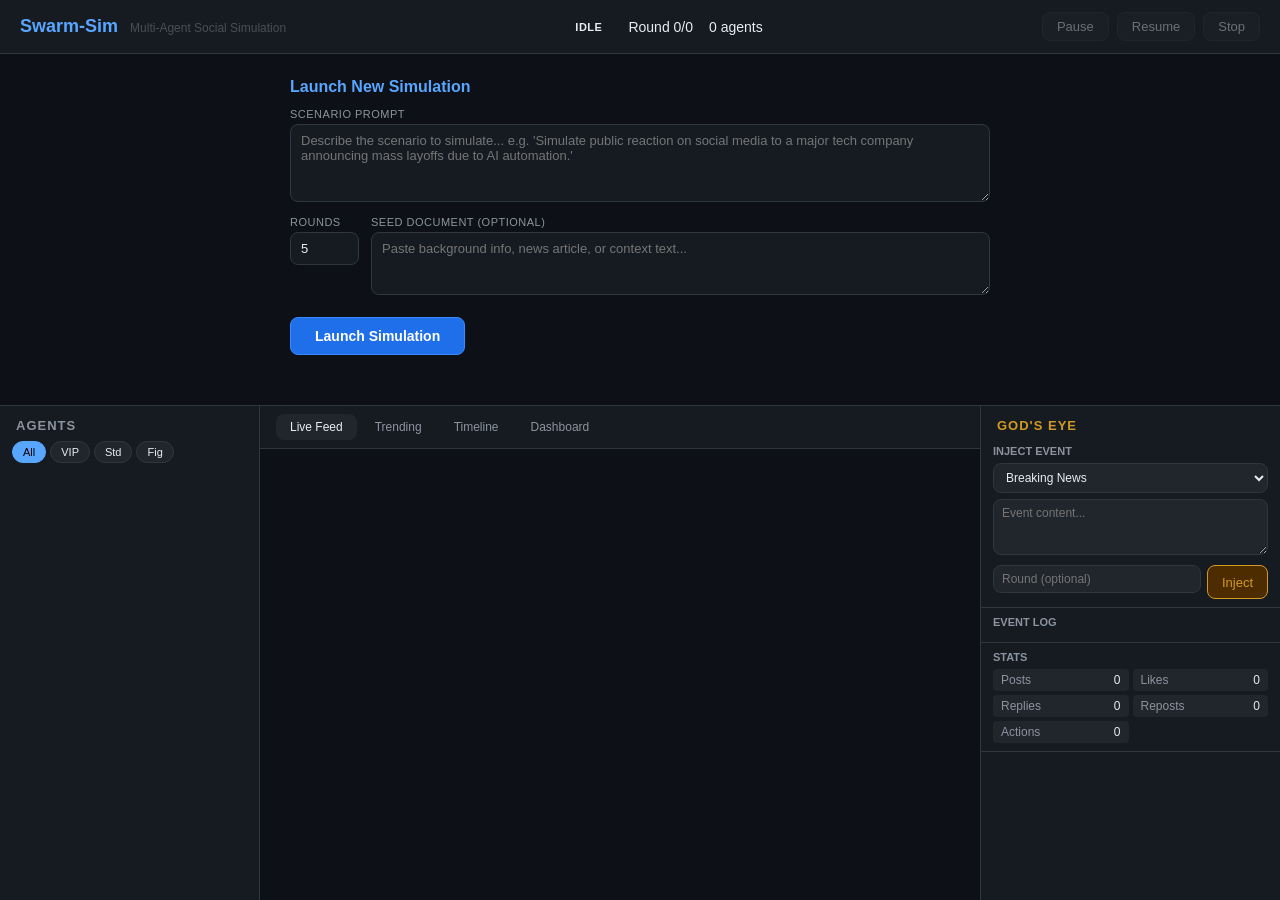
==== web/index.html @ 06db99e2 "UI overhaul: scenario banner, dashboard, agent details, synthesis, launcher - Show scenario prompt i" ====
<!DOCTYPE html>
<html lang="en">
<head>
  <meta charset="UTF-8">
  <meta name="viewport" content="width=device-width, initial-scale=1.0">
  <title>Swarm-Sim</title>
  <link rel="stylesheet" href="style.css">
</head>
<body>
  <!-- Header -->
  <header id="header">
    <div class="header-left">
      <h1>Swarm-Sim</h1>
      <span class="subtitle">Multi-Agent Social Simulation</span>
    </div>
    <div class="header-center">
      <span id="status-badge" class="badge">IDLE</span>
      <span id="round-info">Round 0/0</span>
      <span id="agent-count">0 agents</span>
    </div>
    <div class="header-right">
      <button id="btn-pause" onclick="pauseSim()" disabled>Pause</button>
      <button id="btn-resume" onclick="resumeSim()" disabled>Resume</button>
      <button id="btn-stop" onclick="stopSim()" disabled>Stop</button>
    </div>
  </header>

  <!-- Scenario banner -->
  <div id="scenario-banner" class="scenario-banner hidden">
    <span class="scenario-label">SCENARIO</span>
    <span id="scenario-text"></span>
  </div>

  <!-- Synthesis panel -->
  <div id="synthesis-panel" class="synthesis-panel hidden">
    <div class="synthesis-header" onclick="toggleSynthesis()">
      <span class="synthesis-label">LIVE ANALYSIS</span>
      <span class="synthesis-round" id="synthesis-round"></span>
      <span class="synthesis-toggle" id="synthesis-toggle">&#9660;</span>
    </div>
    <div class="synthesis-body" id="synthesis-body"></div>
  </div>

  <!-- Launch panel (shown when idle/finished) -->
  <div id="launch-panel" class="launch-panel">
    <div class="launch-inner">
      <h2>Launch New Simulation</h2>
      <div class="launch-field">
        <label for="launch-scenario">Scenario Prompt</label>
        <textarea id="launch-scenario" rows="4" placeholder="Describe the scenario to simulate... e.g. 'Simulate public reaction on social media to a major tech company announcing mass layoffs due to AI automation.'"></textarea>
      </div>
      <div class="launch-row">
        <div class="launch-field">
          <label for="launch-rounds">Rounds</label>
          <input type="number" id="launch-rounds" value="5" min="1" max="100">
        </div>
        <div class="launch-field" style="flex:1">
          <label for="launch-seed">Seed Document (optional)</label>
          <textarea id="launch-seed" rows="3" placeholder="Paste background info, news article, or context text..."></textarea>
        </div>
      </div>
      <button class="primary launch-btn" id="btn-launch" onclick="launchSim()">Launch Simulation</button>
      <div id="launch-status" class="launch-status"></div>
    </div>
  </div>

  <!-- Main layout -->
  <main id="app">
    <!-- Left: Agents panel -->
    <aside id="agents-panel">
      <h2>Agents</h2>
      <div id="agents-filter">
        <button class="filter-btn active" onclick="filterAgents('all')">All</button>
        <button class="filter-btn" onclick="filterAgents('tier1')">VIP</button>
        <button class="filter-btn" onclick="filterAgents('tier2')">Std</button>
        <button class="filter-btn" onclick="filterAgents('tier3')">Fig</button>
      </div>
      <div id="agents-list"></div>
    </aside>

    <!-- Center: Feed -->
    <section id="feed-panel">
      <div id="feed-tabs">
        <button class="tab-btn active" onclick="switchTab('feed')">Live Feed</button>
        <button class="tab-btn" onclick="switchTab('trending')">Trending</button>
        <button class="tab-btn" onclick="switchTab('timeline')">Timeline</button>
        <button class="tab-btn" onclick="switchTab('dashboard')">Dashboard</button>
      </div>
      <div id="feed-content">
        <div id="feed-list" class="tab-content active"></div>
        <div id="trending-list" class="tab-content"></div>
        <div id="timeline-list" class="tab-content"></div>
        <div id="dashboard-content" class="tab-content"></div>
      </div>
    </section>

    <!-- Right: God's Eye -->
    <aside id="god-eye-panel">
      <h2>God's Eye</h2>

      <div class="god-eye-section">
        <h3>Inject Event</h3>
        <select id="event-type">
          <option value="breaking_news">Breaking News</option>
          <option value="viral_content">Viral Content</option>
          <option value="system_announcement">Announcement</option>
          <option value="agent_mood">Agent Mood Shift</option>
        </select>
        <textarea id="event-content" placeholder="Event content..." rows="3"></textarea>
        <div class="inject-row">
          <input type="number" id="event-round" placeholder="Round (optional)" min="1">
          <button onclick="injectEvent()">Inject</button>
        </div>
      </div>

      <div class="god-eye-section">
        <h3>Event Log</h3>
        <div id="event-log"></div>
      </div>

      <div class="god-eye-section">
        <h3>Stats</h3>
        <div id="stats-panel">
          <div class="stat"><span class="stat-label">Posts</span><span id="stat-posts">0</span></div>
          <div class="stat"><span class="stat-label">Likes</span><span id="stat-likes">0</span></div>
          <div class="stat"><span class="stat-label">Replies</span><span id="stat-replies">0</span></div>
          <div class="stat"><span class="stat-label">Reposts</span><span id="stat-reposts">0</span></div>
          <div class="stat"><span class="stat-label">Actions</span><span id="stat-actions">0</span></div>
        </div>
      </div>
    </aside>
  </main>

  <!-- Agent detail modal -->
  <div id="agent-modal" class="modal" onclick="if(event.target===this)closeModal()">
    <div class="modal-content">
      <button class="modal-close" onclick="closeModal()">&times;</button>
      <div id="agent-detail"></div>
    </div>
  </div>

  <script src="components.js"></script>
  <script src="app.js"></script>
</body>
</html>
---- web/style.css ----
/* ================================================================
   Swarm-Sim — Dark Theme UI
   ================================================================ */

:root {
  --bg-primary: #0d1117;
  --bg-secondary: #161b22;
  --bg-tertiary: #21262d;
  --bg-hover: #30363d;
  --border: #30363d;
  --text-primary: #e6edf3;
  --text-secondary: #8b949e;
  --text-muted: #484f58;
  --accent-cyan: #58a6ff;
  --accent-green: #3fb950;
  --accent-red: #f85149;
  --accent-yellow: #d29922;
  --accent-purple: #bc8cff;
  --accent-orange: #f0883e;
  --tier1: #d29922;
  --tier2: #58a6ff;
  --tier3: #484f58;
  --radius: 8px;
  --font-mono: 'SF Mono', 'Cascadia Code', 'Fira Code', monospace;
}

* { margin: 0; padding: 0; box-sizing: border-box; }

body {
  font-family: -apple-system, BlinkMacSystemFont, 'Segoe UI', Helvetica, Arial, sans-serif;
  background: var(--bg-primary);
  color: var(--text-primary);
  height: 100vh;
  display: flex;
  flex-direction: column;
  overflow: hidden;
}

/* Header */
header {
  display: flex;
  align-items: center;
  justify-content: space-between;
  padding: 12px 20px;
  background: var(--bg-secondary);
  border-bottom: 1px solid var(--border);
  flex-shrink: 0;
}

.header-left { display: flex; align-items: baseline; gap: 12px; }
.header-left h1 { font-size: 18px; font-weight: 700; color: var(--accent-cyan); }
.header-left .subtitle { font-size: 12px; color: var(--text-muted); }
.header-center { display: flex; align-items: center; gap: 16px; font-size: 14px; }
.header-right { display: flex; gap: 8px; }

.badge {
  padding: 3px 10px;
  border-radius: 12px;
  font-size: 11px;
  font-weight: 600;
  text-transform: uppercase;
  letter-spacing: 0.5px;
}
.badge.idle { background: var(--bg-tertiary); color: var(--text-muted); }
.badge.preparing { background: #2d1b4e; color: var(--accent-purple); }
.badge.running { background: #0d419d; color: var(--accent-cyan); }
.badge.paused { background: #4d2d00; color: var(--accent-yellow); }
.badge.finished { background: #1a4021; color: var(--accent-green); }

button {
  padding: 6px 14px;
  border: 1px solid var(--border);
  border-radius: var(--radius);
  background: var(--bg-tertiary);
  color: var(--text-primary);
  font-size: 13px;
  cursor: pointer;
  transition: background 0.15s;
}
button:hover:not(:disabled) { background: var(--bg-hover); }
button:disabled { opacity: 0.4; cursor: not-allowed; }
button.primary { background: #1f6feb; border-color: #388bfd; color: #fff; }
button.primary:hover:not(:disabled) { background: #388bfd; }

/* Scenario banner */
.scenario-banner {
  padding: 8px 20px;
  background: rgba(88, 166, 255, 0.08);
  border-bottom: 1px solid rgba(88, 166, 255, 0.2);
  display: flex;
  align-items: center;
  gap: 12px;
  flex-shrink: 0;
}
.scenario-banner.hidden { display: none; }
.scenario-label {
  font-size: 10px;
  font-weight: 700;
  color: var(--accent-cyan);
  letter-spacing: 1px;
  text-transform: uppercase;
  white-space: nowrap;
}
#scenario-text {
  font-size: 13px;
  color: var(--text-secondary);
  line-height: 1.4;
}

/* Synthesis panel */
.synthesis-panel {
  background: rgba(210, 153, 34, 0.06);
  border-bottom: 1px solid rgba(210, 153, 34, 0.2);
  flex-shrink: 0;
}
.synthesis-panel.hidden { display: none; }
.synthesis-header {
  padding: 6px 20px;
  display: flex;
  align-items: center;
  gap: 12px;
  cursor: pointer;
}
.synthesis-header:hover { background: rgba(210, 153, 34, 0.1); }
.synthesis-label {
  font-size: 10px;
  font-weight: 700;
  color: var(--accent-yellow);
  letter-spacing: 1px;
}
.synthesis-round { font-size: 11px; color: var(--text-muted); }
.synthesis-toggle { font-size: 10px; color: var(--text-muted); margin-left: auto; }
.synthesis-body {
  padding: 0 20px 10px;
  font-size: 13px;
  color: var(--text-secondary);
  line-height: 1.6;
  white-space: pre-wrap;
}

/* Launch panel */
.launch-panel {
  display: flex;
  justify-content: center;
  padding: 24px 20px;
  background: var(--bg-primary);
  border-bottom: 1px solid var(--border);
  flex-shrink: 0;
}
.launch-inner {
  max-width: 700px;
  width: 100%;
}
.launch-inner h2 {
  font-size: 16px;
  color: var(--accent-cyan);
  margin-bottom: 12px;
}
.launch-field {
  margin-bottom: 10px;
}
.launch-field label {
  display: block;
  font-size: 11px;
  color: var(--text-secondary);
  text-transform: uppercase;
  letter-spacing: 0.5px;
  margin-bottom: 4px;
}
.launch-field textarea,
.launch-field input {
  width: 100%;
  padding: 8px 10px;
  background: var(--bg-secondary);
  border: 1px solid var(--border);
  border-radius: var(--radius);
  color: var(--text-primary);
  font-size: 13px;
  font-family: inherit;
  resize: vertical;
}
.launch-field textarea:focus,
.launch-field input:focus {
  outline: none;
  border-color: var(--accent-cyan);
}
.launch-row {
  display: flex;
  gap: 12px;
  align-items: flex-start;
}
.launch-btn {
  margin-top: 8px;
  padding: 10px 24px;
  font-size: 14px;
  font-weight: 600;
}
.launch-status {
  margin-top: 8px;
  font-size: 12px;
  min-height: 18px;
}
.launch-status.error { color: var(--accent-red); }
.launch-status.success { color: var(--accent-green); }
.launch-status.loading { color: var(--accent-yellow); }

/* Main layout */
main {
  display: grid;
  grid-template-columns: 260px 1fr 300px;
  flex: 1;
  overflow: hidden;
}

/* Agents panel */
#agents-panel {
  background: var(--bg-secondary);
  border-right: 1px solid var(--border);
  display: flex;
  flex-direction: column;
  overflow: hidden;
}

#agents-panel h2 {
  padding: 12px 16px 8px;
  font-size: 13px;
  text-transform: uppercase;
  letter-spacing: 1px;
  color: var(--text-secondary);
}

#agents-filter {
  padding: 0 12px 8px;
  display: flex;
  gap: 4px;
}

.filter-btn {
  padding: 4px 10px;
  font-size: 11px;
  border-radius: 12px;
}
.filter-btn.active { background: var(--accent-cyan); color: #000; border-color: var(--accent-cyan); }

#agents-list {
  flex: 1;
  overflow-y: auto;
  padding: 0 8px 8px;
}

.agent-card {
  padding: 8px 10px;
  margin-bottom: 4px;
  border-radius: var(--radius);
  cursor: pointer;
  transition: background 0.15s;
  display: flex;
  align-items: center;
  gap: 8px;
}
.agent-card:hover { background: var(--bg-hover); }

.agent-tier-dot {
  width: 8px;
  height: 8px;
  border-radius: 50%;
  flex-shrink: 0;
}
.agent-tier-dot.tier1 { background: var(--tier1); }
.agent-tier-dot.tier2 { background: var(--tier2); }
.agent-tier-dot.tier3 { background: var(--tier3); }

.agent-info { flex: 1; min-width: 0; }
.agent-username { font-size: 13px; font-weight: 600; white-space: nowrap; overflow: hidden; text-overflow: ellipsis; }
.agent-bio { font-size: 11px; color: var(--text-secondary); white-space: nowrap; overflow: hidden; text-overflow: ellipsis; }
.agent-stats { font-size: 10px; color: var(--text-muted); white-space: nowrap; }

/* Feed panel */
#feed-panel {
  display: flex;
  flex-direction: column;
  overflow: hidden;
}

#feed-tabs {
  padding: 8px 16px;
  display: flex;
  gap: 4px;
  border-bottom: 1px solid var(--border);
  background: var(--bg-secondary);
}

.tab-btn {
  padding: 6px 14px;
  font-size: 12px;
  border: none;
  border-radius: var(--radius);
  background: transparent;
  color: var(--text-secondary);
}
.tab-btn.active { background: var(--bg-tertiary); color: var(--text-primary); }

#feed-content { flex: 1; overflow: hidden; }

.tab-content {
  display: none;
  height: 100%;
  overflow-y: auto;
  padding: 12px 16px;
}
.tab-content.active { display: block; }

/* Post card */
.post-card {
  padding: 12px;
  margin-bottom: 8px;
  background: var(--bg-secondary);
  border: 1px solid var(--border);
  border-radius: var(--radius);
  animation: fadeIn 0.3s ease;
}
@keyframes fadeIn { from { opacity: 0; transform: translateY(-8px); } to { opacity: 1; transform: none; } }

.post-header {
  display: flex;
  align-items: center;
  gap: 8px;
  margin-bottom: 6px;
}
.post-author { font-weight: 600; font-size: 13px; }
.post-tier { font-size: 10px; padding: 1px 6px; border-radius: 8px; }
.post-tier.tier1 { background: rgba(210, 153, 34, 0.2); color: var(--tier1); }
.post-tier.tier2 { background: rgba(88, 166, 255, 0.2); color: var(--tier2); }
.post-tier.tier3 { background: rgba(72, 79, 88, 0.3); color: var(--tier3); }
.post-time { font-size: 11px; color: var(--text-muted); margin-left: auto; }

.post-content { font-size: 14px; line-height: 1.5; margin-bottom: 8px; }

.post-actions-bar {
  display: flex;
  gap: 16px;
  font-size: 12px;
  color: var(--text-secondary);
}
.post-action-item { display: flex; align-items: center; gap: 4px; }

/* Action type indicators in feed */
.action-badge {
  font-size: 10px;
  padding: 1px 6px;
  border-radius: 6px;
  font-weight: 600;
}
.action-badge.post { background: rgba(63, 185, 80, 0.2); color: var(--accent-green); }
.action-badge.reply { background: rgba(88, 166, 255, 0.2); color: var(--accent-cyan); }
.action-badge.like { background: rgba(248, 81, 73, 0.2); color: var(--accent-red); }
.action-badge.repost { background: rgba(188, 140, 255, 0.2); color: var(--accent-purple); }
.action-badge.follow { background: rgba(88, 166, 255, 0.15); color: var(--accent-cyan); }
.action-badge.pin { background: rgba(210, 153, 34, 0.2); color: var(--accent-yellow); }

/* Round separator in feed */
.round-separator {
  text-align: center;
  padding: 8px;
  font-size: 11px;
  color: var(--text-muted);
  border-top: 1px solid var(--border);
  margin: 8px 0;
}

/* Timeline */
.timeline-entry {
  padding: 8px 12px;
  border-left: 2px solid var(--border);
  margin-left: 12px;
  margin-bottom: 4px;
  font-size: 13px;
}
.timeline-entry .round-num { color: var(--accent-cyan); font-weight: 600; }
.timeline-entry .round-stats { color: var(--text-secondary); font-size: 12px; }

/* God's Eye panel */
#god-eye-panel {
  background: var(--bg-secondary);
  border-left: 1px solid var(--border);
  display: flex;
  flex-direction: column;
  overflow: hidden;
}

#god-eye-panel h2 {
  padding: 12px 16px 4px;
  font-size: 13px;
  text-transform: uppercase;
  letter-spacing: 1px;
  color: var(--accent-yellow);
}

.god-eye-section {
  padding: 8px 12px;
  border-bottom: 1px solid var(--border);
}
.god-eye-section h3 { font-size: 11px; color: var(--text-secondary); margin-bottom: 6px; text-transform: uppercase; }

#god-eye-panel select, #god-eye-panel textarea, #god-eye-panel input {
  width: 100%;
  padding: 6px 8px;
  margin-bottom: 6px;
  background: var(--bg-tertiary);
  border: 1px solid var(--border);
  border-radius: var(--radius);
  color: var(--text-primary);
  font-size: 12px;
  font-family: inherit;
}
#god-eye-panel textarea { resize: vertical; }

.inject-row { display: flex; gap: 6px; }
.inject-row input { flex: 1; }
.inject-row button { white-space: nowrap; background: #4d2d00; border-color: var(--accent-yellow); color: var(--accent-yellow); }

#event-log {
  max-height: 200px;
  overflow-y: auto;
  font-size: 12px;
}
.event-entry {
  padding: 4px 0;
  border-bottom: 1px solid rgba(48, 54, 61, 0.5);
  color: var(--text-secondary);
}
.event-entry .event-type { color: var(--accent-yellow); font-weight: 600; }

/* Stats */
#stats-panel { display: grid; grid-template-columns: 1fr 1fr; gap: 4px; }
.stat {
  display: flex;
  justify-content: space-between;
  padding: 4px 8px;
  background: var(--bg-tertiary);
  border-radius: 4px;
  font-size: 12px;
}
.stat-label { color: var(--text-secondary); }

/* Modal */
.modal {
  display: none;
  position: fixed;
  inset: 0;
  background: rgba(0, 0, 0, 0.6);
  z-index: 1000;
  align-items: center;
  justify-content: center;
}
.modal.active { display: flex; }

.modal-content {
  background: var(--bg-secondary);
  border: 1px solid var(--border);
  border-radius: 12px;
  padding: 24px;
  width: 90%;
  max-width: 640px;
  max-height: 85vh;
  overflow-y: auto;
  position: relative;
}
.modal-close {
  position: absolute;
  top: 12px;
  right: 16px;
  border: none;
  background: none;
  color: var(--text-secondary);
  font-size: 24px;
  cursor: pointer;
}
.modal-close:hover { color: var(--text-primary); }

/* ================================================================
   Agent Detail Modal — Enhanced
   ================================================================ */

.agent-detail-header { margin-bottom: 12px; }
.agent-detail-name { font-size: 20px; font-weight: 700; }
.agent-detail-username { color: var(--text-secondary); font-size: 14px; }
.agent-detail-section { margin-bottom: 10px; }
.agent-detail-section h4 { font-size: 12px; color: var(--text-secondary); text-transform: uppercase; margin-bottom: 4px; }
.agent-detail-section p { font-size: 13px; line-height: 1.5; color: var(--text-secondary); }

.detail-meta-row {
  display: flex;
  align-items: center;
  gap: 16px;
  margin-bottom: 10px;
  flex-wrap: wrap;
}

.stance-pill {
  font-size: 11px;
  padding: 3px 10px;
  border-radius: 12px;
  display: inline-flex;
  align-items: center;
  gap: 4px;
}
.stance-pill.supportive { background: rgba(63, 185, 80, 0.15); color: var(--accent-green); }
.stance-pill.opposing { background: rgba(248, 81, 73, 0.15); color: var(--accent-red); }
.stance-pill.neutral { background: rgba(210, 153, 34, 0.15); color: var(--accent-yellow); }
.stance-pill.observer { background: rgba(72, 79, 88, 0.3); color: var(--text-muted); }

.sentiment-indicator { font-size: 12px; color: var(--text-secondary); display: flex; align-items: center; gap: 6px; }
.sentiment-bar {
  display: inline-block;
  width: 60px;
  height: 6px;
  background: var(--bg-tertiary);
  border-radius: 3px;
  overflow: hidden;
}
.sentiment-fill { display: block; height: 100%; border-radius: 3px; }

.detail-demo {
  font-size: 12px;
  color: var(--text-muted);
  margin-bottom: 8px;
}

.detail-interests {
  display: flex;
  gap: 4px;
  flex-wrap: wrap;
  margin-bottom: 10px;
}
.interest-pill {
  font-size: 11px;
  padding: 2px 8px;
  background: var(--bg-tertiary);
  border-radius: 10px;
  color: var(--text-secondary);
}

.detail-stats-grid {
  display: grid;
  grid-template-columns: repeat(4, 1fr);
  gap: 8px;
  margin-bottom: 12px;
}
.detail-stat {
  text-align: center;
  padding: 8px;
  background: var(--bg-tertiary);
  border-radius: var(--radius);
}
.detail-stat-num { font-size: 18px; font-weight: 700; color: var(--accent-cyan); display: block; }
.detail-stat-label { font-size: 10px; color: var(--text-muted); text-transform: uppercase; }

/* Detail tabs */
.detail-tabs {
  display: flex;
  gap: 4px;
  margin-bottom: 10px;
  border-bottom: 1px solid var(--border);
  padding-bottom: 6px;
}
.detail-tab {
  padding: 4px 12px;
  font-size: 12px;
  border: none;
  border-radius: 6px;
  background: transparent;
  color: var(--text-secondary);
  cursor: pointer;
}
.detail-tab.active { background: var(--bg-tertiary); color: var(--text-primary); }

.detail-tab-content { display: none; }
.detail-tab-content.active { display: block; }

.detail-empty {
  text-align: center;
  color: var(--text-muted);
  padding: 16px;
  font-size: 13px;
}

/* Action log entries */
.action-log-entry {
  display: flex;
  align-items: center;
  gap: 6px;
  padding: 4px 0;
  border-bottom: 1px solid rgba(48, 54, 61, 0.3);
  font-size: 12px;
}
.action-log-round {
  font-size: 10px;
  color: var(--text-muted);
  min-width: 26px;
}
.action-log-text {
  color: var(--text-secondary);
  overflow: hidden;
  text-overflow: ellipsis;
  white-space: nowrap;
}

/* Memory */
.memory-section-label {
  font-size: 10px;
  color: var(--text-muted);
  text-transform: uppercase;
  letter-spacing: 0.5px;
  margin: 8px 0 4px;
}
.memory-item {
  font-family: var(--font-mono);
  font-size: 12px;
  padding: 4px 8px;
  background: var(--bg-tertiary);
  border-radius: 4px;
  margin-bottom: 2px;
  color: var(--text-secondary);
}
.memory-item.pinned { border-left: 2px solid var(--accent-yellow); color: var(--text-primary); }

/* ================================================================
   Dashboard
   ================================================================ */

.dash-metrics {
  display: grid;
  grid-template-columns: repeat(4, 1fr);
  gap: 8px;
  margin-bottom: 16px;
}
.dash-metric-card {
  text-align: center;
  padding: 14px 8px;
  background: var(--bg-secondary);
  border: 1px solid var(--border);
  border-radius: var(--radius);
}
.dash-metric-num { font-size: 24px; font-weight: 700; color: var(--accent-cyan); }
.dash-metric-label { font-size: 11px; color: var(--text-muted); text-transform: uppercase; margin-top: 2px; }

.dash-section {
  margin-bottom: 16px;
  background: var(--bg-secondary);
  border: 1px solid var(--border);
  border-radius: var(--radius);
  padding: 12px 16px;
}
.dash-section h3 {
  font-size: 12px;
  color: var(--text-secondary);
  text-transform: uppercase;
  letter-spacing: 0.5px;
  margin-bottom: 10px;
}

/* Bar charts */
.dash-bars { display: flex; flex-direction: column; gap: 6px; }
.dash-bar-row { display: flex; align-items: center; gap: 8px; }
.dash-bar-label { font-size: 12px; color: var(--text-secondary); min-width: 80px; text-transform: capitalize; }
.dash-bar-track { flex: 1; height: 14px; background: var(--bg-tertiary); border-radius: 7px; overflow: hidden; }
.dash-bar-fill { height: 100%; border-radius: 7px; transition: width 0.3s ease; }
.dash-bar-value { font-size: 12px; color: var(--text-primary); min-width: 28px; text-align: right; font-weight: 600; }

/* Sparkline */
.dash-sparkline {
  display: flex;
  align-items: flex-end;
  gap: 4px;
  height: 80px;
  padding-bottom: 16px;
  position: relative;
}
.spark-col {
  flex: 1;
  display: flex;
  flex-direction: column;
  align-items: center;
  justify-content: flex-end;
  height: 100%;
}
.spark-bar {
  width: 100%;
  max-width: 30px;
  background: var(--accent-cyan);
  border-radius: 3px 3px 0 0;
  min-height: 2px;
  opacity: 0.8;
  transition: height 0.3s ease;
}
.spark-col:hover .spark-bar { opacity: 1; background: var(--accent-green); }
.spark-label {
  font-size: 9px;
  color: var(--text-muted);
  margin-top: 4px;
}

/* Leaderboard */
.dash-leaderboard { display: flex; flex-direction: column; gap: 2px; }
.leader-row {
  display: flex;
  align-items: center;
  gap: 8px;
  padding: 6px 8px;
  border-radius: 4px;
  font-size: 12px;
}
.leader-row:nth-child(odd) { background: var(--bg-tertiary); }
.leader-rank { color: var(--text-muted); font-weight: 700; min-width: 20px; }
.leader-name { font-weight: 600; flex: 1; }
.leader-tier { font-size: 10px; color: var(--text-muted); padding: 1px 6px; background: rgba(72, 79, 88, 0.3); border-radius: 6px; }
.leader-stats { color: var(--text-secondary); }
.leader-stance { font-size: 11px; text-transform: capitalize; }

/* Scrollbar */
::-webkit-scrollbar { width: 6px; }
::-webkit-scrollbar-track { background: transparent; }
::-webkit-scrollbar-thumb { background: var(--bg-hover); border-radius: 3px; }
::-webkit-scrollbar-thumb:hover { background: var(--text-muted); }
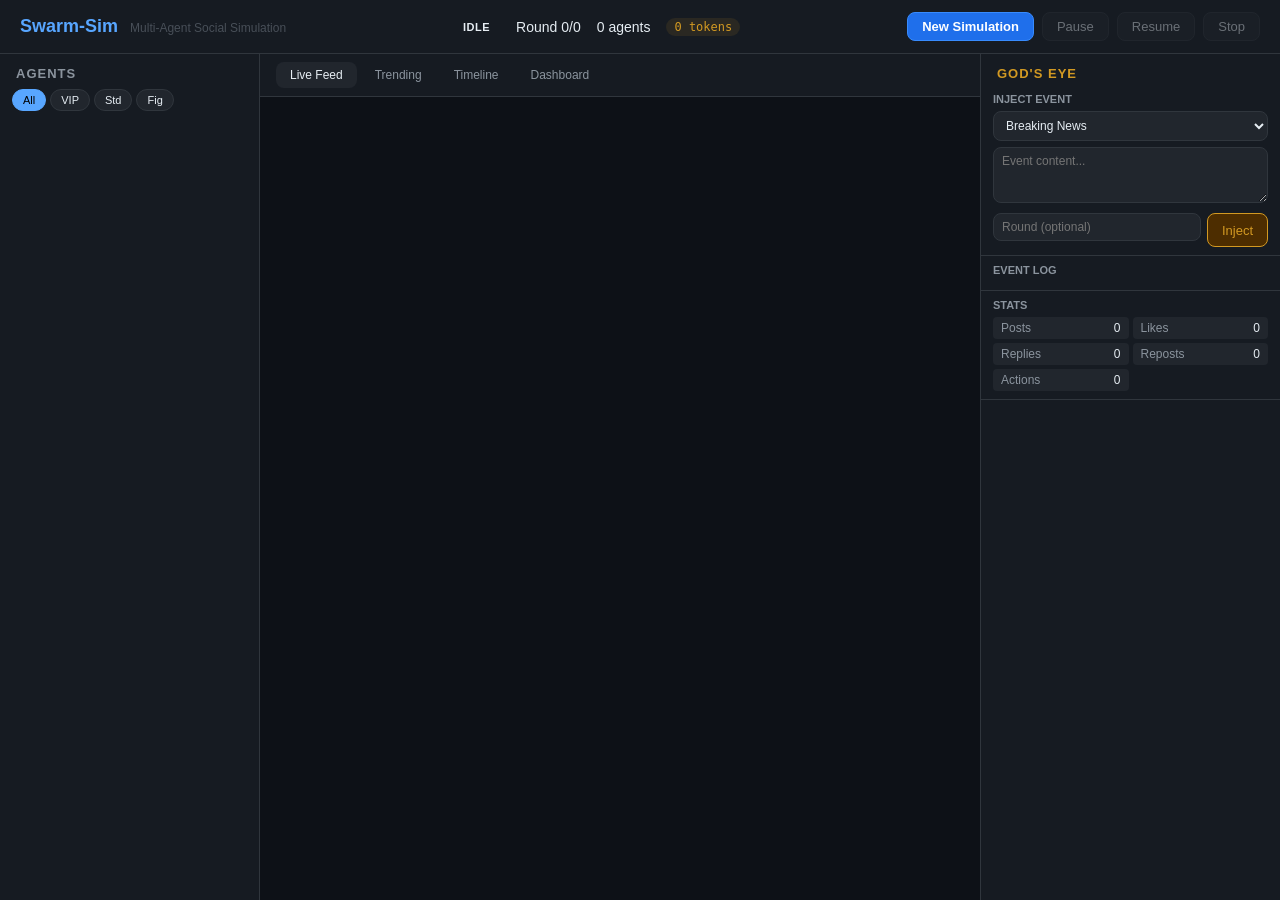
==== commit 69261e90: "Simulation quality overhaul: archetypes, reply targeting, sentiment drift, stakeholder extraction Ma" ====
--- a/web/index.html
+++ b/web/index.html
@@ -17,8 +17,10 @@
       <span id="status-badge" class="badge">IDLE</span>
       <span id="round-info">Round 0/0</span>
       <span id="agent-count">0 agents</span>
+      <span id="token-count" class="token-counter">0 tokens</span>
     </div>
     <div class="header-right">
+      <button id="btn-new-sim" class="primary" onclick="openLaunchModal()">New Simulation</button>
       <button id="btn-pause" onclick="pauseSim()" disabled>Pause</button>
       <button id="btn-resume" onclick="resumeSim()" disabled>Resume</button>
       <button id="btn-stop" onclick="stopSim()" disabled>Stop</button>
@@ -41,26 +43,34 @@
     <div class="synthesis-body" id="synthesis-body"></div>
   </div>
 
-  <!-- Launch panel (shown when idle/finished) -->
-  <div id="launch-panel" class="launch-panel">
-    <div class="launch-inner">
-      <h2>Launch New Simulation</h2>
-      <div class="launch-field">
-        <label for="launch-scenario">Scenario Prompt</label>
-        <textarea id="launch-scenario" rows="4" placeholder="Describe the scenario to simulate... e.g. 'Simulate public reaction on social media to a major tech company announcing mass layoffs due to AI automation.'"></textarea>
+  <!-- Launch modal -->
+  <div id="launch-modal" class="modal" onclick="if(event.target===this)closeLaunchModal()">
+    <div class="modal-content launch-modal-content">
+      <button class="modal-close" onclick="closeLaunchModal()">&times;</button>
+      <div class="launch-modal-header">
+        <h2>New Simulation</h2>
+        <button class="dice-btn" onclick="shuffleScenario()" title="Random example scenario">&#127922;</button>
       </div>
-      <div class="launch-row">
+      <div class="launch-modal-body">
         <div class="launch-field">
-          <label for="launch-rounds">Rounds</label>
-          <input type="number" id="launch-rounds" value="5" min="1" max="100">
+          <label for="launch-scenario">Scenario Prompt</label>
+          <textarea id="launch-scenario" rows="5" placeholder="Describe the scenario to simulate...">Simulate the public reaction on social media after OpenAI announces that GPT-5 will cost $200/month for the Pro tier, while making the free tier significantly more limited. Explore reactions from AI developers, startup founders, students, competitors (Google, Anthropic, Meta), tech journalists, and everyday users debating accessibility, pricing, and the future of AI democratization.</textarea>
         </div>
-        <div class="launch-field" style="flex:1">
-          <label for="launch-seed">Seed Document (optional)</label>
-          <textarea id="launch-seed" rows="3" placeholder="Paste background info, news article, or context text..."></textarea>
+        <div class="launch-field">
+          <label for="launch-seed">Seed Document <span class="optional-tag">optional</span></label>
+          <textarea id="launch-seed" rows="5" placeholder="Paste a news article, background context, or reference text to ground the simulation...">OpenAI CEO Sam Altman announced today that GPT-5, codenamed "Orion," will launch next month with a new pricing structure. The Pro tier jumps from $20/month to $200/month, offering unlimited GPT-5 access, advanced reasoning, and a 1M token context window. The free tier will be restricted to GPT-4o-mini with 10 messages per day. Altman stated: "Building frontier AI is extraordinarily expensive. We need sustainable pricing to continue pushing the boundaries." The announcement comes as Google DeepMind releases Gemini 3 Ultra for free, and Anthropic offers Claude 4 at $30/month. Tech Twitter erupted immediately, with #OpenAIGreed and #GPT5Pricing trending within hours. YC-backed startups report scrambling to evaluate alternatives, while enterprise customers express concerns about vendor lock-in.</textarea>
+        </div>
+        <div class="launch-bottom-row">
+          <div class="launch-field launch-rounds-field">
+            <label for="launch-rounds">Rounds</label>
+            <input type="number" id="launch-rounds" value="10" min="1" max="100">
+          </div>
+          <div class="launch-actions">
+            <div id="launch-status" class="launch-status"></div>
+            <button class="primary launch-btn" id="btn-launch" onclick="launchSim()">Launch Simulation</button>
+          </div>
         </div>
       </div>
-      <button class="primary launch-btn" id="btn-launch" onclick="launchSim()">Launch Simulation</button>
-      <div id="launch-status" class="launch-status"></div>
     </div>
   </div>
 
@@ -118,6 +128,15 @@
         <div id="event-log"></div>
       </div>
 
+      <div class="god-eye-section" id="continue-section" style="display:none;">
+        <h3>Continue Simulation</h3>
+        <div class="inject-row">
+          <input type="number" id="continue-rounds" value="5" min="1" max="100" placeholder="Rounds">
+          <button class="primary" onclick="continueSim()">Continue</button>
+        </div>
+        <div id="continue-status" class="launch-status"></div>
+      </div>
+
       <div class="god-eye-section">
         <h3>Stats</h3>
         <div id="stats-panel">
--- a/web/style.css
+++ b/web/style.css
@@ -50,7 +50,16 @@
 .header-left { display: flex; align-items: baseline; gap: 12px; }
 .header-left h1 { font-size: 18px; font-weight: 700; color: var(--accent-cyan); }
 .header-left .subtitle { font-size: 12px; color: var(--text-muted); }
-.header-center { display: flex; align-items: center; gap: 16px; font-size: 14px; }
+.header-center { display: flex; align-items: center; gap: 16px; font-size: 14px; flex-wrap: wrap; }
+.token-counter {
+  font-family: var(--font-mono);
+  font-size: 12px;
+  color: var(--accent-yellow);
+  background: rgba(210, 153, 34, 0.1);
+  padding: 2px 8px;
+  border-radius: 10px;
+  cursor: default;
+}
 .header-right { display: flex; gap: 8px; }
 
 .badge {
@@ -81,6 +90,7 @@
 button:disabled { opacity: 0.4; cursor: not-allowed; }
 button.primary { background: #1f6feb; border-color: #388bfd; color: #fff; }
 button.primary:hover:not(:disabled) { background: #388bfd; }
+#btn-new-sim { font-weight: 600; }
 
 /* Scenario banner */
 .scenario-banner {
@@ -138,26 +148,31 @@
   white-space: pre-wrap;
 }
 
-/* Launch panel */
-.launch-panel {
-  display: flex;
-  justify-content: center;
-  padding: 24px 20px;
-  background: var(--bg-primary);
-  border-bottom: 1px solid var(--border);
-  flex-shrink: 0;
-}
-.launch-inner {
-  max-width: 700px;
-  width: 100%;
-}
-.launch-inner h2 {
-  font-size: 16px;
+/* Launch modal */
+.launch-modal-content {
+  width: 640px;
+  max-width: 90vw;
+  max-height: 85vh;
+  overflow-y: auto;
+  padding: 0;
+}
+.launch-modal-header {
+  display: flex;
+  align-items: center;
+  gap: 12px;
+  padding: 20px 24px 0;
+}
+.launch-modal-header h2 {
+  font-size: 18px;
   color: var(--accent-cyan);
-  margin-bottom: 12px;
+  font-weight: 700;
+  margin: 0;
+}
+.launch-modal-body {
+  padding: 16px 24px 24px;
 }
 .launch-field {
-  margin-bottom: 10px;
+  margin-bottom: 14px;
 }
 .launch-field label {
   display: block;
@@ -165,40 +180,75 @@
   color: var(--text-secondary);
   text-transform: uppercase;
   letter-spacing: 0.5px;
-  margin-bottom: 4px;
-}
+  margin-bottom: 6px;
+}
+.optional-tag {
+  font-size: 9px;
+  color: var(--text-muted);
+  text-transform: lowercase;
+  letter-spacing: 0;
+  margin-left: 4px;
+}
+.dice-btn {
+  background: none;
+  border: none;
+  font-size: 22px;
+  cursor: pointer;
+  padding: 2px;
+  line-height: 1;
+  transition: transform 0.3s ease;
+  filter: grayscale(0.3);
+}
+.dice-btn:hover { transform: scale(1.25); filter: grayscale(0); }
+.dice-btn.spin { transform: rotate(360deg) scale(1.25); }
 .launch-field textarea,
-.launch-field input {
+.launch-field input[type="number"] {
   width: 100%;
-  padding: 8px 10px;
-  background: var(--bg-secondary);
+  padding: 10px 12px;
+  background: var(--bg-primary);
   border: 1px solid var(--border);
   border-radius: var(--radius);
   color: var(--text-primary);
   font-size: 13px;
   font-family: inherit;
   resize: vertical;
+  line-height: 1.5;
 }
 .launch-field textarea:focus,
-.launch-field input:focus {
+.launch-field input[type="number"]:focus {
   outline: none;
   border-color: var(--accent-cyan);
-}
-.launch-row {
-  display: flex;
-  gap: 12px;
-  align-items: flex-start;
+  box-shadow: 0 0 0 2px rgba(88, 166, 255, 0.15);
+}
+.launch-bottom-row {
+  display: flex;
+  align-items: flex-end;
+  gap: 16px;
+  margin-top: 4px;
+}
+.launch-rounds-field {
+  width: 90px;
+  flex-shrink: 0;
+  margin-bottom: 0;
+}
+.launch-rounds-field input { text-align: center; }
+.launch-actions {
+  flex: 1;
+  display: flex;
+  align-items: center;
+  gap: 16px;
+  justify-content: flex-end;
 }
 .launch-btn {
-  margin-top: 8px;
-  padding: 10px 24px;
+  padding: 10px 28px;
   font-size: 14px;
   font-weight: 600;
+  white-space: nowrap;
 }
 .launch-status {
-  margin-top: 8px;
   font-size: 12px;
   min-height: 18px;
+  text-align: right;
 }
 .launch-status.error { color: var(--accent-red); }
 .launch-status.success { color: var(--accent-green); }
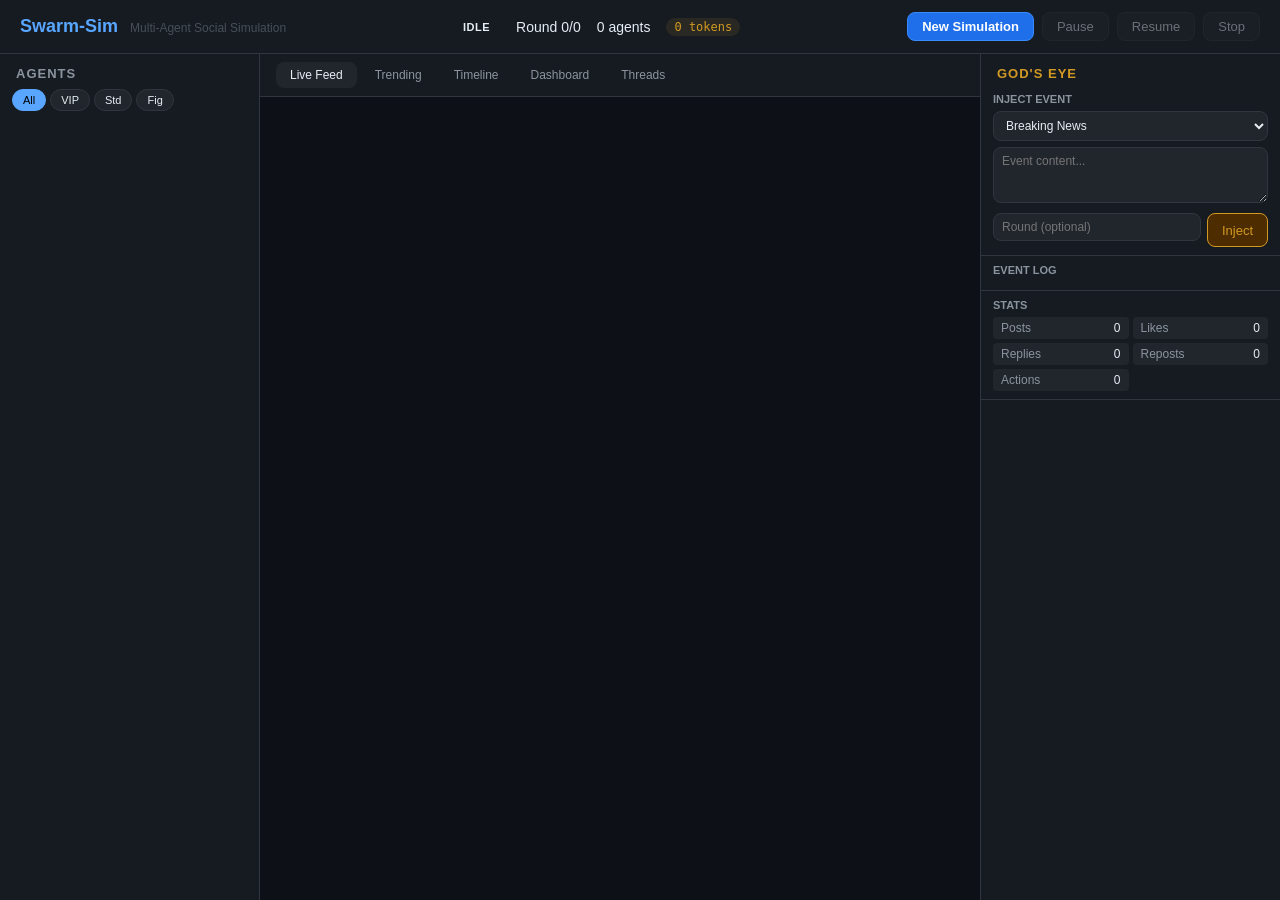
==== commit 55b02772: "Add Threads tab showing posts with nested reply chains - New tab groups root posts with their replie" ====
--- a/web/index.html
+++ b/web/index.html
@@ -54,21 +54,30 @@
       <div class="launch-modal-body">
         <div class="launch-field">
           <label for="launch-scenario">Scenario Prompt</label>
-          <textarea id="launch-scenario" rows="5" placeholder="Describe the scenario to simulate...">Simulate the public reaction on social media after OpenAI announces that GPT-5 will cost $200/month for the Pro tier, while making the free tier significantly more limited. Explore reactions from AI developers, startup founders, students, competitors (Google, Anthropic, Meta), tech journalists, and everyday users debating accessibility, pricing, and the future of AI democratization.</textarea>
+          <textarea id="launch-scenario" rows="7" placeholder="Describe the scenario to simulate...">Simulate the public reaction on social media after OpenAI announces that GPT-5 will cost $200/month for the Pro tier, while making the free tier significantly more limited. Explore reactions from AI developers, startup founders, students, competitors (Google, Anthropic, Meta), tech journalists, and everyday users debating accessibility, pricing, and the future of AI democratization.</textarea>
         </div>
         <div class="launch-field">
           <label for="launch-seed">Seed Document <span class="optional-tag">optional</span></label>
-          <textarea id="launch-seed" rows="5" placeholder="Paste a news article, background context, or reference text to ground the simulation...">OpenAI CEO Sam Altman announced today that GPT-5, codenamed "Orion," will launch next month with a new pricing structure. The Pro tier jumps from $20/month to $200/month, offering unlimited GPT-5 access, advanced reasoning, and a 1M token context window. The free tier will be restricted to GPT-4o-mini with 10 messages per day. Altman stated: "Building frontier AI is extraordinarily expensive. We need sustainable pricing to continue pushing the boundaries." The announcement comes as Google DeepMind releases Gemini 3 Ultra for free, and Anthropic offers Claude 4 at $30/month. Tech Twitter erupted immediately, with #OpenAIGreed and #GPT5Pricing trending within hours. YC-backed startups report scrambling to evaluate alternatives, while enterprise customers express concerns about vendor lock-in.</textarea>
+          <textarea id="launch-seed" rows="8" placeholder="Paste a news article, background context, or reference text to ground the simulation..."></textarea>
+        </div>
+        <div class="launch-params-row">
+          <div class="launch-field launch-param">
+            <label for="launch-rounds">Rounds</label>
+            <input type="number" id="launch-rounds" value="5" min="1" max="100" oninput="updateCostEstimate()">
+          </div>
+          <div class="launch-field launch-param">
+            <label for="launch-agents">Agents</label>
+            <input type="number" id="launch-agents" value="10" min="5" max="200" oninput="updateCostEstimate()">
+          </div>
+          <div class="launch-estimate" id="launch-estimate">
+            <div class="estimate-row"><span class="estimate-label">API Calls</span><span id="est-calls">~125</span></div>
+            <div class="estimate-row"><span class="estimate-label">Tokens</span><span id="est-tokens">~500K</span></div>
+            <div class="estimate-row"><span class="estimate-label">Cost</span><span id="est-cost">~$0.08</span></div>
+          </div>
         </div>
         <div class="launch-bottom-row">
-          <div class="launch-field launch-rounds-field">
-            <label for="launch-rounds">Rounds</label>
-            <input type="number" id="launch-rounds" value="10" min="1" max="100">
-          </div>
-          <div class="launch-actions">
-            <div id="launch-status" class="launch-status"></div>
-            <button class="primary launch-btn" id="btn-launch" onclick="launchSim()">Launch Simulation</button>
-          </div>
+          <div id="launch-status" class="launch-status"></div>
+          <button class="primary launch-btn" id="btn-launch" onclick="launchSim()">Launch Simulation</button>
         </div>
       </div>
     </div>
@@ -95,12 +104,14 @@
         <button class="tab-btn" onclick="switchTab('trending')">Trending</button>
         <button class="tab-btn" onclick="switchTab('timeline')">Timeline</button>
         <button class="tab-btn" onclick="switchTab('dashboard')">Dashboard</button>
+        <button class="tab-btn" onclick="switchTab('threads')">Threads</button>
       </div>
       <div id="feed-content">
         <div id="feed-list" class="tab-content active"></div>
         <div id="trending-list" class="tab-content"></div>
         <div id="timeline-list" class="tab-content"></div>
         <div id="dashboard-content" class="tab-content"></div>
+        <div id="threads-list" class="tab-content"></div>
       </div>
     </section>
 
--- a/web/style.css
+++ b/web/style.css
@@ -150,9 +150,9 @@
 
 /* Launch modal */
 .launch-modal-content {
-  width: 640px;
-  max-width: 90vw;
-  max-height: 85vh;
+  width: 860px;
+  max-width: 92vw;
+  max-height: 90vh;
   overflow-y: auto;
   padding: 0;
 }
@@ -220,39 +220,69 @@
   border-color: var(--accent-cyan);
   box-shadow: 0 0 0 2px rgba(88, 166, 255, 0.15);
 }
-.launch-bottom-row {
+.launch-params-row {
   display: flex;
   align-items: flex-end;
-  gap: 16px;
-  margin-top: 4px;
-}
-.launch-rounds-field {
+  gap: 14px;
+  margin-bottom: 14px;
+}
+.launch-param {
   width: 90px;
   flex-shrink: 0;
   margin-bottom: 0;
 }
-.launch-rounds-field input { text-align: center; }
-.launch-actions {
+.launch-param input { text-align: center; }
+.launch-estimate {
   flex: 1;
+  background: var(--bg-primary);
+  border: 1px solid var(--border);
+  border-radius: var(--radius);
+  padding: 10px 16px;
+  display: flex;
+  gap: 24px;
+  align-items: center;
+  justify-content: center;
+  height: 42px;
+}
+.estimate-row {
+  display: flex;
+  align-items: baseline;
+  gap: 6px;
+}
+.estimate-label {
+  font-size: 10px;
+  color: var(--text-muted);
+  text-transform: uppercase;
+  letter-spacing: 0.5px;
+}
+.estimate-row span:last-child {
+  font-size: 14px;
+  font-weight: 600;
+  color: var(--accent-green);
+  font-family: var(--font-mono);
+}
+.launch-bottom-row {
   display: flex;
   align-items: center;
   gap: 16px;
-  justify-content: flex-end;
+  margin-top: 4px;
 }
 .launch-btn {
   padding: 10px 28px;
   font-size: 14px;
   font-weight: 600;
   white-space: nowrap;
+  margin-left: auto;
 }
 .launch-status {
   font-size: 12px;
   min-height: 18px;
-  text-align: right;
+  flex: 1;
 }
 .launch-status.error { color: var(--accent-red); }
 .launch-status.success { color: var(--accent-green); }
-.launch-status.loading { color: var(--accent-yellow); }
+.launch-status.loading { color: var(--accent-yellow); animation: pulse 1.5s ease-in-out infinite; }
+@keyframes pulse { 0%,100% { opacity: 1; } 50% { opacity: 0.5; } }
 
 /* Main layout */
 main {
@@ -768,6 +798,62 @@
 .leader-stats { color: var(--text-secondary); }
 .leader-stance { font-size: 11px; text-transform: capitalize; }
 
+/* Threads */
+.thread-card {
+  margin-bottom: 16px;
+  border-radius: var(--radius);
+  overflow: hidden;
+  border: 1px solid var(--border);
+}
+.thread-card > .post-card {
+  border: none;
+  border-bottom: 1px solid var(--border);
+}
+.thread-replies {
+  background: var(--bg-primary);
+  padding: 0 0 0 20px;
+  border-left: 3px solid var(--accent-cyan);
+  margin-left: 16px;
+}
+.thread-reply {
+  padding: 10px 12px;
+  border-bottom: 1px solid rgba(48, 54, 61, 0.4);
+}
+.thread-reply:last-child { border-bottom: none; }
+.thread-reply-header {
+  display: flex;
+  align-items: center;
+  gap: 8px;
+  margin-bottom: 4px;
+}
+.thread-reply-content {
+  font-size: 13px;
+  line-height: 1.5;
+  color: var(--text-secondary);
+}
+.thread-engagement {
+  display: flex;
+  gap: 14px;
+  font-size: 12px;
+  color: var(--text-secondary);
+  padding-top: 4px;
+}
+.thread-stat { display: flex; align-items: center; gap: 4px; }
+.thread-toggle {
+  display: block;
+  width: 100%;
+  padding: 8px;
+  background: var(--bg-tertiary);
+  border: none;
+  border-bottom: 1px solid rgba(48, 54, 61, 0.4);
+  color: var(--accent-cyan);
+  font-size: 12px;
+  cursor: pointer;
+  text-align: center;
+}
+.thread-toggle:hover { background: var(--bg-hover); }
+.thread-hidden { display: none; }
+
 /* Scrollbar */
 ::-webkit-scrollbar { width: 6px; }
 ::-webkit-scrollbar-track { background: transparent; }
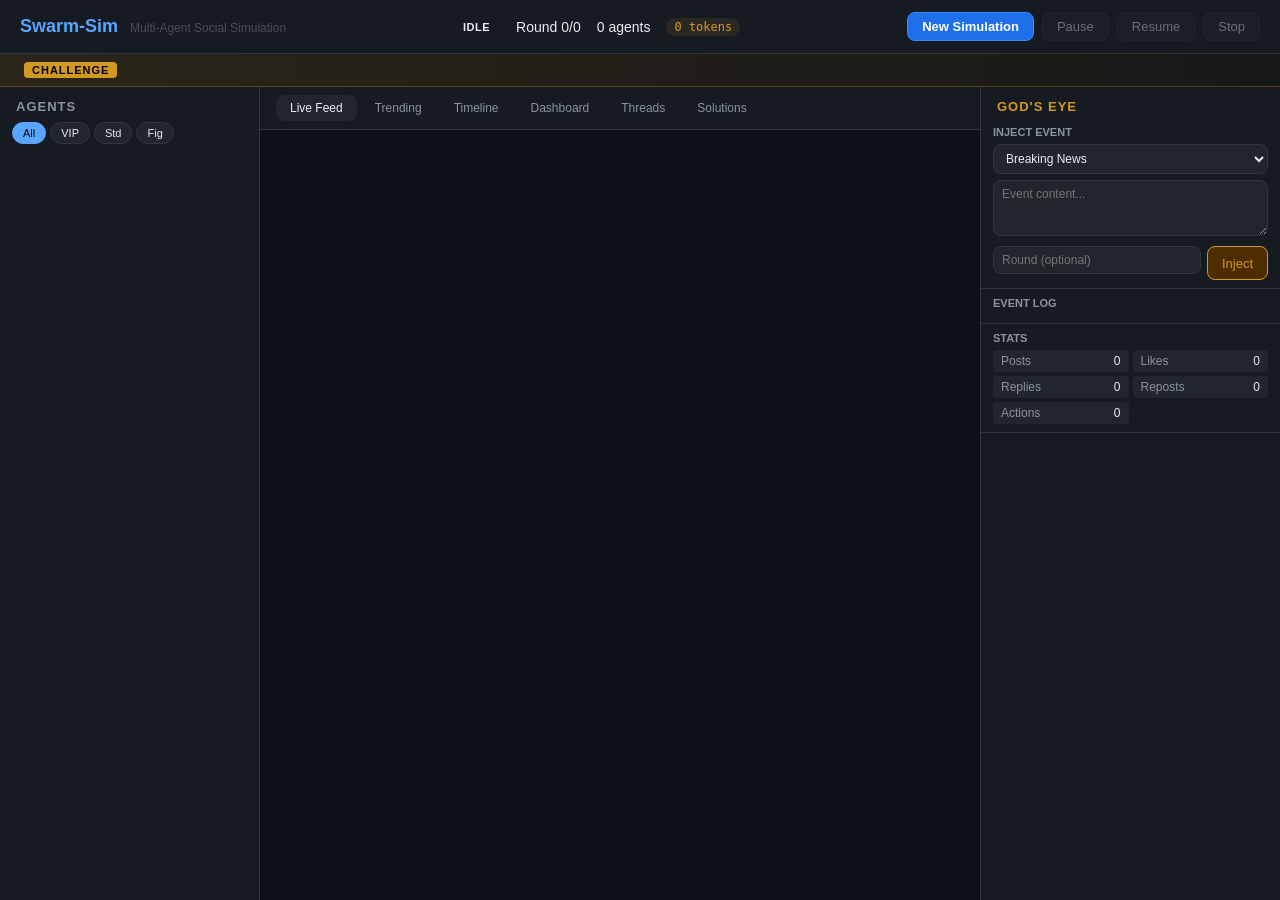
==== commit c6c1634a: "feat: add solution collection mode Optional challenge_question field in config and launch UI. When s" ====
--- a/web/index.html
+++ b/web/index.html
@@ -33,6 +33,12 @@
     <span id="scenario-text"></span>
   </div>
 
+  <!-- Challenge banner -->
+  <div id="challenge-banner" class="challenge-banner hidden">
+    <span class="challenge-label">CHALLENGE</span>
+    <span id="challenge-text"></span>
+  </div>
+
   <!-- Synthesis panel -->
   <div id="synthesis-panel" class="synthesis-panel hidden">
     <div class="synthesis-header" onclick="toggleSynthesis()">
@@ -59,6 +65,10 @@
         <div class="launch-field">
           <label for="launch-seed">Seed Document <span class="optional-tag">optional</span></label>
           <textarea id="launch-seed" rows="8" placeholder="Paste a news article, background context, or reference text to ground the simulation..."></textarea>
+        </div>
+        <div class="launch-field">
+          <label for="launch-challenge">Challenge Question <span class="optional-tag">optional</span></label>
+          <textarea id="launch-challenge" rows="3" placeholder="Pose a challenge for agents to propose solutions to... (e.g. 'How can we make AI more accessible to developing countries?')"></textarea>
         </div>
         <div class="launch-params-row">
           <div class="launch-field launch-param">
@@ -105,6 +115,7 @@
         <button class="tab-btn" onclick="switchTab('timeline')">Timeline</button>
         <button class="tab-btn" onclick="switchTab('dashboard')">Dashboard</button>
         <button class="tab-btn" onclick="switchTab('threads')">Threads</button>
+        <button class="tab-btn" onclick="switchTab('solutions')">Solutions</button>
       </div>
       <div id="feed-content">
         <div id="feed-list" class="tab-content active"></div>
@@ -112,6 +123,7 @@
         <div id="timeline-list" class="tab-content"></div>
         <div id="dashboard-content" class="tab-content"></div>
         <div id="threads-list" class="tab-content"></div>
+        <div id="solutions-list" class="tab-content"></div>
       </div>
     </section>
 
--- a/web/style.css
+++ b/web/style.css
@@ -854,6 +854,102 @@
 .thread-toggle:hover { background: var(--bg-hover); }
 .thread-hidden { display: none; }
 
+/* Challenge banner */
+.challenge-banner {
+  background: linear-gradient(90deg, rgba(210, 153, 34, 0.15), rgba(210, 153, 34, 0.05));
+  border-bottom: 1px solid rgba(210, 153, 34, 0.3);
+  padding: 8px 24px;
+  display: flex;
+  align-items: center;
+  gap: 12px;
+}
+.challenge-label {
+  background: #d29922;
+  color: #000;
+  padding: 2px 8px;
+  border-radius: 4px;
+  font-size: 11px;
+  font-weight: 700;
+  letter-spacing: 1px;
+  white-space: nowrap;
+}
+.challenge-banner .hidden { display: none; }
+
+/* Solutions */
+.solution-card {
+  display: flex;
+  gap: 12px;
+  padding: 14px 16px;
+  border: 1px solid rgba(210, 153, 34, 0.3);
+  border-radius: var(--radius);
+  background: var(--bg-secondary);
+  margin-bottom: 10px;
+}
+.solution-rank {
+  display: flex;
+  align-items: center;
+  justify-content: center;
+  min-width: 36px;
+  height: 36px;
+  background: linear-gradient(135deg, #d29922, #b8860b);
+  color: #000;
+  border-radius: 50%;
+  font-weight: 700;
+  font-size: 14px;
+}
+.solution-body { flex: 1; min-width: 0; }
+.solution-header {
+  display: flex;
+  align-items: center;
+  gap: 8px;
+  margin-bottom: 6px;
+}
+.solution-content {
+  font-size: 14px;
+  line-height: 1.5;
+  color: var(--text-primary);
+  margin-bottom: 8px;
+}
+.solution-stats {
+  display: flex;
+  gap: 12px;
+  font-size: 12px;
+  color: var(--text-muted);
+}
+.solution-engagement {
+  color: #d29922;
+  font-weight: 600;
+}
+.action-badge.solution {
+  background: rgba(210, 153, 34, 0.2);
+  color: #d29922;
+}
+.solutions-challenge-box {
+  display: flex;
+  align-items: flex-start;
+  gap: 12px;
+  padding: 14px 16px;
+  background: linear-gradient(135deg, rgba(210, 153, 34, 0.1), rgba(210, 153, 34, 0.03));
+  border: 1px solid rgba(210, 153, 34, 0.25);
+  border-radius: var(--radius);
+  margin-bottom: 16px;
+}
+.solutions-challenge-label {
+  background: #d29922;
+  color: #000;
+  padding: 2px 8px;
+  border-radius: 4px;
+  font-size: 11px;
+  font-weight: 700;
+  letter-spacing: 1px;
+  white-space: nowrap;
+}
+.solutions-challenge-text {
+  font-size: 14px;
+  line-height: 1.5;
+  color: var(--text-primary);
+}
+
 /* Scrollbar */
 ::-webkit-scrollbar { width: 6px; }
 ::-webkit-scrollbar-track { background: transparent; }
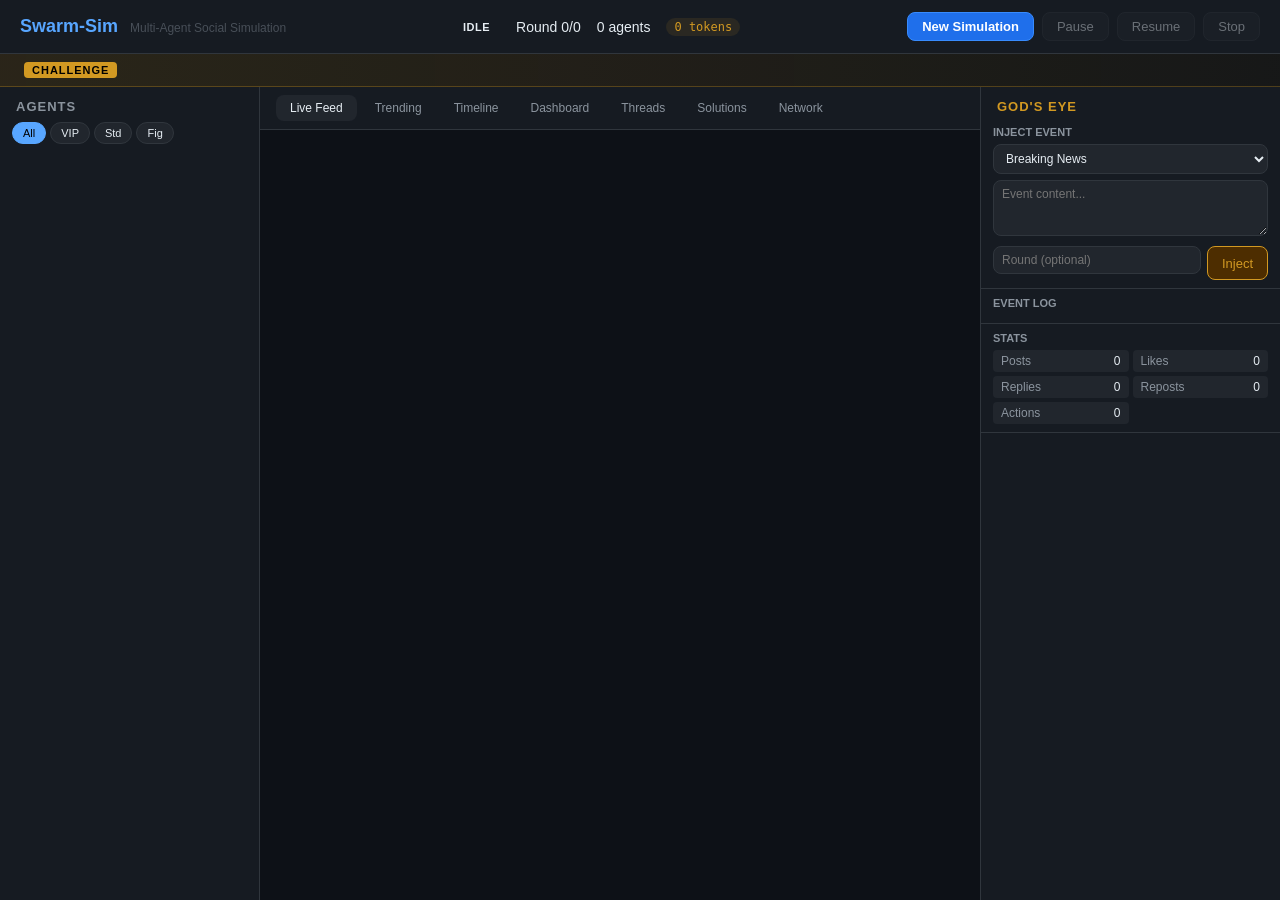
==== commit fbc80817: "feat: interactive Network graph tab (D3.js force-directed) + fix cost estimate scaling with agent co" ====
--- a/web/index.html
+++ b/web/index.html
@@ -116,6 +116,7 @@
         <button class="tab-btn" onclick="switchTab('dashboard')">Dashboard</button>
         <button class="tab-btn" onclick="switchTab('threads')">Threads</button>
         <button class="tab-btn" onclick="switchTab('solutions')">Solutions</button>
+        <button class="tab-btn" onclick="switchTab('graph')">Network</button>
       </div>
       <div id="feed-content">
         <div id="feed-list" class="tab-content active"></div>
@@ -124,6 +125,7 @@
         <div id="dashboard-content" class="tab-content"></div>
         <div id="threads-list" class="tab-content"></div>
         <div id="solutions-list" class="tab-content"></div>
+        <div id="graph-content" class="tab-content"><div id="graph-container"></div></div>
       </div>
     </section>
 
@@ -181,6 +183,7 @@
     </div>
   </div>
 
+  <script src="https://d3js.org/d3.v7.min.js"></script>
   <script src="components.js"></script>
   <script src="app.js"></script>
 </body>
--- a/web/style.css
+++ b/web/style.css
@@ -950,6 +950,82 @@
   color: var(--text-primary);
 }
 
+/* ================================================================
+   Network Graph
+   ================================================================ */
+
+#graph-content {
+  position: relative;
+  padding: 0 !important;
+  display: none;
+  height: 100%;
+  overflow: hidden;
+}
+#graph-content.active { display: flex; flex-direction: column; }
+
+#graph-container {
+  flex: 1;
+  width: 100%;
+  min-height: 500px;
+  background: #0d1117;
+  border-radius: var(--radius);
+  position: relative;
+  overflow: hidden;
+}
+#graph-container svg {
+  width: 100%;
+  height: 100%;
+  display: block;
+}
+
+.graph-tooltip {
+  position: absolute;
+  background: rgba(13, 17, 23, 0.95);
+  border: 1px solid var(--border);
+  border-radius: 6px;
+  padding: 8px 12px;
+  font-size: 12px;
+  line-height: 1.5;
+  color: var(--text-primary);
+  pointer-events: none;
+  z-index: 100;
+  max-width: 200px;
+}
+
+.graph-legend {
+  position: absolute;
+  top: 12px;
+  right: 12px;
+  background: rgba(13, 17, 23, 0.85);
+  border: 1px solid var(--border);
+  border-radius: 8px;
+  padding: 10px 14px;
+  font-size: 12px;
+  z-index: 50;
+}
+.graph-legend-item {
+  display: flex;
+  align-items: center;
+  gap: 8px;
+  margin-bottom: 4px;
+  color: var(--text-secondary);
+}
+.graph-legend-item:last-child { margin-bottom: 0; }
+.graph-legend-dot {
+  width: 10px;
+  height: 10px;
+  border-radius: 50%;
+  display: inline-block;
+  flex-shrink: 0;
+}
+.graph-legend-total {
+  margin-top: 6px;
+  padding-top: 6px;
+  border-top: 1px solid var(--border);
+  color: var(--text-muted);
+  font-size: 11px;
+}
+
 /* Scrollbar */
 ::-webkit-scrollbar { width: 6px; }
 ::-webkit-scrollbar-track { background: transparent; }
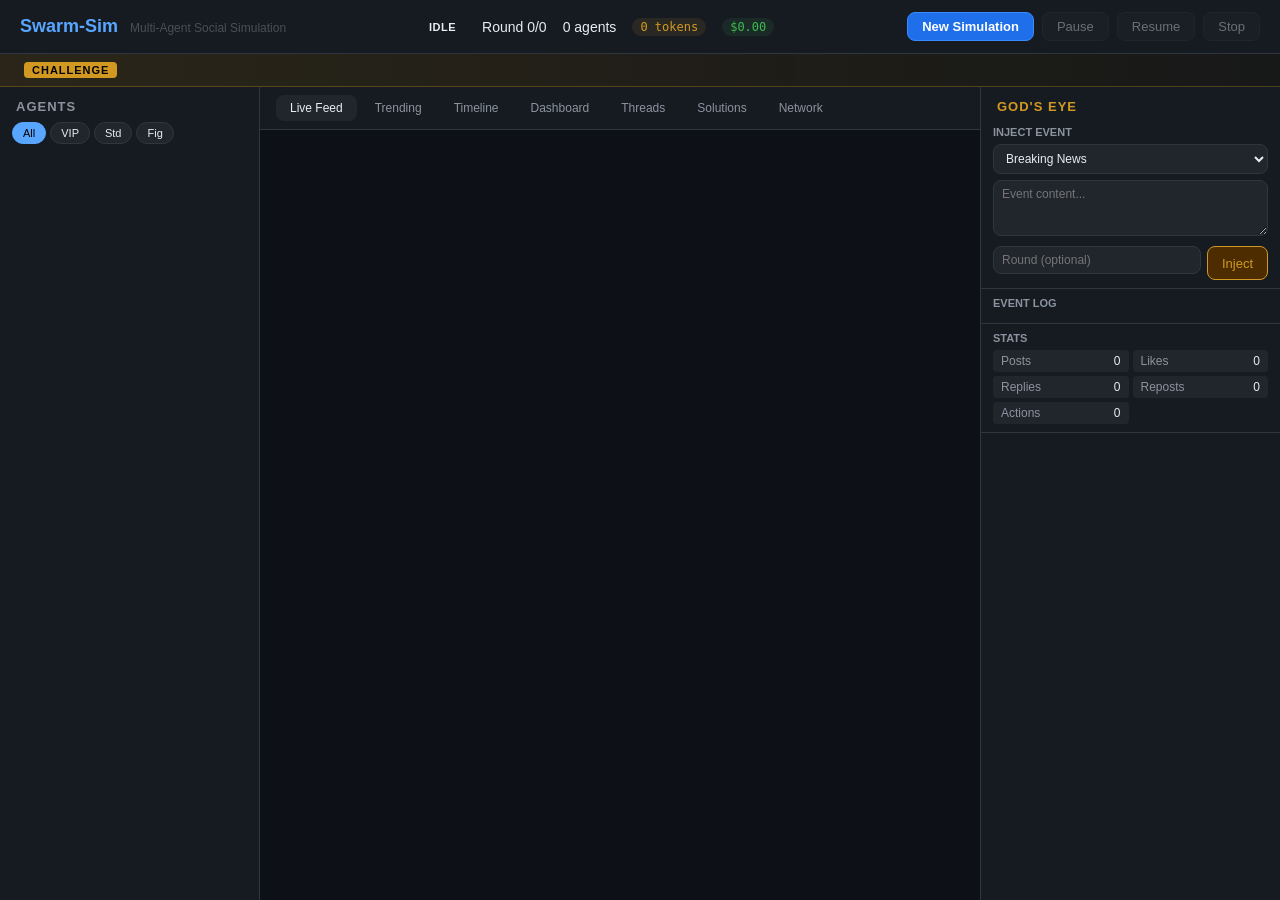
==== commit b3b5034b: "feat: 16 improvements — quote repost, voting, sentiment chart, devil's advocate, save/load state Maj" ====
--- a/web/index.html
+++ b/web/index.html
@@ -4,7 +4,7 @@
   <meta charset="UTF-8">
   <meta name="viewport" content="width=device-width, initial-scale=1.0">
   <title>Swarm-Sim</title>
-  <link rel="stylesheet" href="style.css">
+  <link rel="stylesheet" href="style.css?v=11">
 </head>
 <body>
   <!-- Header -->
@@ -18,6 +18,7 @@
       <span id="round-info">Round 0/0</span>
       <span id="agent-count">0 agents</span>
       <span id="token-count" class="token-counter">0 tokens</span>
+      <span id="cost-display" class="cost-counter" title="Estimated API cost">$0.00</span>
     </div>
     <div class="header-right">
       <button id="btn-new-sim" class="primary" onclick="openLaunchModal()">New Simulation</button>
@@ -183,8 +184,8 @@
     </div>
   </div>
 
-  <script src="https://d3js.org/d3.v7.min.js"></script>
-  <script src="components.js"></script>
-  <script src="app.js"></script>
+  <script src="d3.v7.min.js?v=11"></script>
+  <script src="components.js?v=11"></script>
+  <script src="app.js?v=11"></script>
 </body>
 </html>
--- a/web/style.css
+++ b/web/style.css
@@ -967,7 +967,7 @@
   flex: 1;
   width: 100%;
   min-height: 500px;
-  background: #0d1117;
+  background: radial-gradient(ellipse at center, #141a24 0%, #0a0e14 100%);
   border-radius: var(--radius);
   position: relative;
   overflow: hidden;
@@ -977,53 +977,246 @@
   height: 100%;
   display: block;
 }
-
+.graph-node { transition: opacity 0.2s ease; }
+
+/* Tooltip — rich card style */
 .graph-tooltip {
   position: absolute;
-  background: rgba(13, 17, 23, 0.95);
-  border: 1px solid var(--border);
-  border-radius: 6px;
-  padding: 8px 12px;
-  font-size: 12px;
-  line-height: 1.5;
+  background: rgba(10, 14, 20, 0.95);
+  border: 1px solid rgba(255,255,255,0.12);
+  border-radius: 10px;
+  padding: 12px 16px;
+  font-size: 12px;
+  line-height: 1.6;
   color: var(--text-primary);
   pointer-events: none;
   z-index: 100;
-  max-width: 200px;
-}
-
+  min-width: 180px;
+  max-width: 240px;
+  backdrop-filter: blur(12px);
+  box-shadow: 0 8px 32px rgba(0,0,0,0.5);
+}
+.gt-header { display: flex; align-items: center; gap: 8px; margin-bottom: 6px; }
+.gt-header strong { font-size: 14px; }
+.gt-tier { font-size: 10px; padding: 1px 6px; border-radius: 4px; font-weight: 600; }
+.gt-tier1 { background: rgba(245,158,11,0.2); color: #f59e0b; }
+.gt-tier2 { background: rgba(59,130,246,0.2); color: #3b82f6; }
+.gt-tier3 { background: rgba(107,114,128,0.2); color: #9ca3af; }
+.gt-stats { display: flex; gap: 10px; font-size: 11px; color: var(--text-muted); margin-bottom: 4px; }
+.gt-stance { font-size: 11px; font-weight: 600; text-transform: capitalize; }
+
+/* Legend — glass style */
 .graph-legend {
   position: absolute;
   top: 12px;
   right: 12px;
-  background: rgba(13, 17, 23, 0.85);
-  border: 1px solid var(--border);
-  border-radius: 8px;
-  padding: 10px 14px;
-  font-size: 12px;
+  background: rgba(10, 14, 20, 0.8);
+  border: 1px solid rgba(255,255,255,0.08);
+  border-radius: 10px;
+  padding: 12px 16px;
+  font-size: 11px;
   z-index: 50;
+  backdrop-filter: blur(12px);
 }
 .graph-legend-item {
   display: flex;
   align-items: center;
   gap: 8px;
-  margin-bottom: 4px;
-  color: var(--text-secondary);
+  margin-bottom: 5px;
+  color: var(--text-secondary);
+  text-transform: capitalize;
 }
 .graph-legend-item:last-child { margin-bottom: 0; }
 .graph-legend-dot {
   width: 10px;
   height: 10px;
   border-radius: 50%;
-  display: inline-block;
+  display: inline-flex;
+  align-items: center;
+  justify-content: center;
   flex-shrink: 0;
+  font-size: 7px;
+  color: #fff;
+}
+.graph-legend-divider {
+  height: 1px;
+  background: var(--border);
+  margin: 6px 0;
 }
 .graph-legend-total {
   margin-top: 6px;
   padding-top: 6px;
   border-top: 1px solid var(--border);
   color: var(--text-muted);
+  font-size: 10px;
+}
+
+/* Preparing indicator */
+.preparing-indicator {
+  display: flex;
+  flex-direction: column;
+  align-items: center;
+  justify-content: center;
+  padding: 80px 20px;
+  gap: 16px;
+}
+.preparing-spinner {
+  width: 40px;
+  height: 40px;
+  border: 3px solid var(--border);
+  border-top-color: var(--accent-cyan);
+  border-radius: 50%;
+  animation: spin 1s linear infinite;
+}
+@keyframes spin { to { transform: rotate(360deg); } }
+.preparing-text {
+  color: var(--text-primary);
+  font-size: 16px;
+  font-weight: 600;
+}
+.preparing-subtext {
+  color: var(--text-muted);
+  font-size: 13px;
+}
+
+/* Cost counter */
+.cost-counter {
+  font-family: var(--font-mono);
+  font-size: 12px;
+  color: var(--accent-green);
+  background: rgba(63, 185, 80, 0.1);
+  padding: 2px 8px;
+  border-radius: 10px;
+  cursor: default;
+}
+
+/* New action badges: quote, vote, refine */
+.action-badge.quote { background: rgba(240, 136, 62, 0.2); color: var(--accent-orange); }
+.action-badge.vote { background: rgba(63, 185, 80, 0.2); color: var(--accent-green); }
+.action-badge.refine { background: rgba(188, 140, 255, 0.2); color: var(--accent-purple); }
+
+/* Solution votes */
+.solution-votes {
+  color: var(--accent-green) !important;
+  font-weight: 700;
+}
+.solution-refinement {
+  border-left: 3px solid var(--accent-purple);
+}
+.solution-refinements {
   font-size: 11px;
+  color: var(--accent-purple);
+  margin-top: 4px;
+}
+
+/* Sentiment chart container */
+.sentiment-chart-container {
+  min-height: 120px;
+  padding: 4px 0;
+}
+
+/* Quote repost embedded original */
+.quote-original {
+  padding: 8px 12px;
+  margin: 8px 0;
+  border-left: 3px solid var(--accent-orange);
+  background: var(--bg-tertiary);
+  border-radius: 0 var(--radius) var(--radius) 0;
+  font-size: 12px;
+  color: var(--text-secondary);
+}
+.quote-original .quote-author {
+  font-weight: 600;
+  color: var(--text-primary);
+  font-size: 11px;
+  margin-bottom: 2px;
+}
+
+/* Agent archetype badge */
+.archetype-badge {
+  font-size: 10px;
+  padding: 1px 6px;
+  border-radius: 8px;
+  background: rgba(188, 140, 255, 0.15);
+  color: var(--accent-purple);
+  text-transform: capitalize;
+}
+
+/* Agent detail sentiment sparkline */
+.sentiment-sparkline-container {
+  margin: 8px 0;
+  padding: 8px 12px;
+  background: var(--bg-tertiary);
+  border-radius: var(--radius);
+}
+.sentiment-sparkline-container h4 {
+  font-size: 10px;
+  color: var(--text-muted);
+  text-transform: uppercase;
+  margin-bottom: 4px;
+}
+
+/* Relationships tab in agent detail */
+.relationship-item {
+  display: flex;
+  align-items: center;
+  gap: 8px;
+  padding: 4px 0;
+  border-bottom: 1px solid rgba(48, 54, 61, 0.3);
+  font-size: 12px;
+}
+.relationship-item:last-child { border-bottom: none; }
+.rel-username { font-weight: 600; flex: 1; }
+.rel-stance {
+  font-size: 10px;
+  text-transform: capitalize;
+  padding: 1px 6px;
+  border-radius: 6px;
+}
+.rel-direction {
+  font-size: 10px;
+  color: var(--text-muted);
+}
+
+/* Nested thread replies */
+.thread-nested {
+  padding-left: 16px;
+  border-left: 2px solid var(--bg-hover);
+  margin-left: 8px;
+}
+.thread-nested .thread-nested {
+  border-left-color: rgba(88, 166, 255, 0.2);
+}
+.thread-nested .thread-nested .thread-nested {
+  border-left-color: rgba(188, 140, 255, 0.15);
+}
+.thread-depth-indicator {
+  font-size: 9px;
+  color: var(--text-muted);
+  margin-right: 4px;
+}
+.thread-collapse-btn {
+  font-size: 11px;
+  color: var(--accent-cyan);
+  cursor: pointer;
+  padding: 4px 8px;
+  background: var(--bg-tertiary);
+  border: none;
+  border-radius: 4px;
+  margin: 4px 0;
+}
+.thread-collapse-btn:hover { background: var(--bg-hover); }
+
+/* Devil's advocate round indicator */
+.devil-advocate-banner {
+  background: linear-gradient(90deg, rgba(248, 81, 73, 0.15), rgba(248, 81, 73, 0.05));
+  border-bottom: 1px solid rgba(248, 81, 73, 0.3);
+  padding: 6px 20px;
+  display: flex;
+  align-items: center;
+  gap: 12px;
+  font-size: 12px;
+  color: var(--accent-red);
 }
 
 /* Scrollbar */
